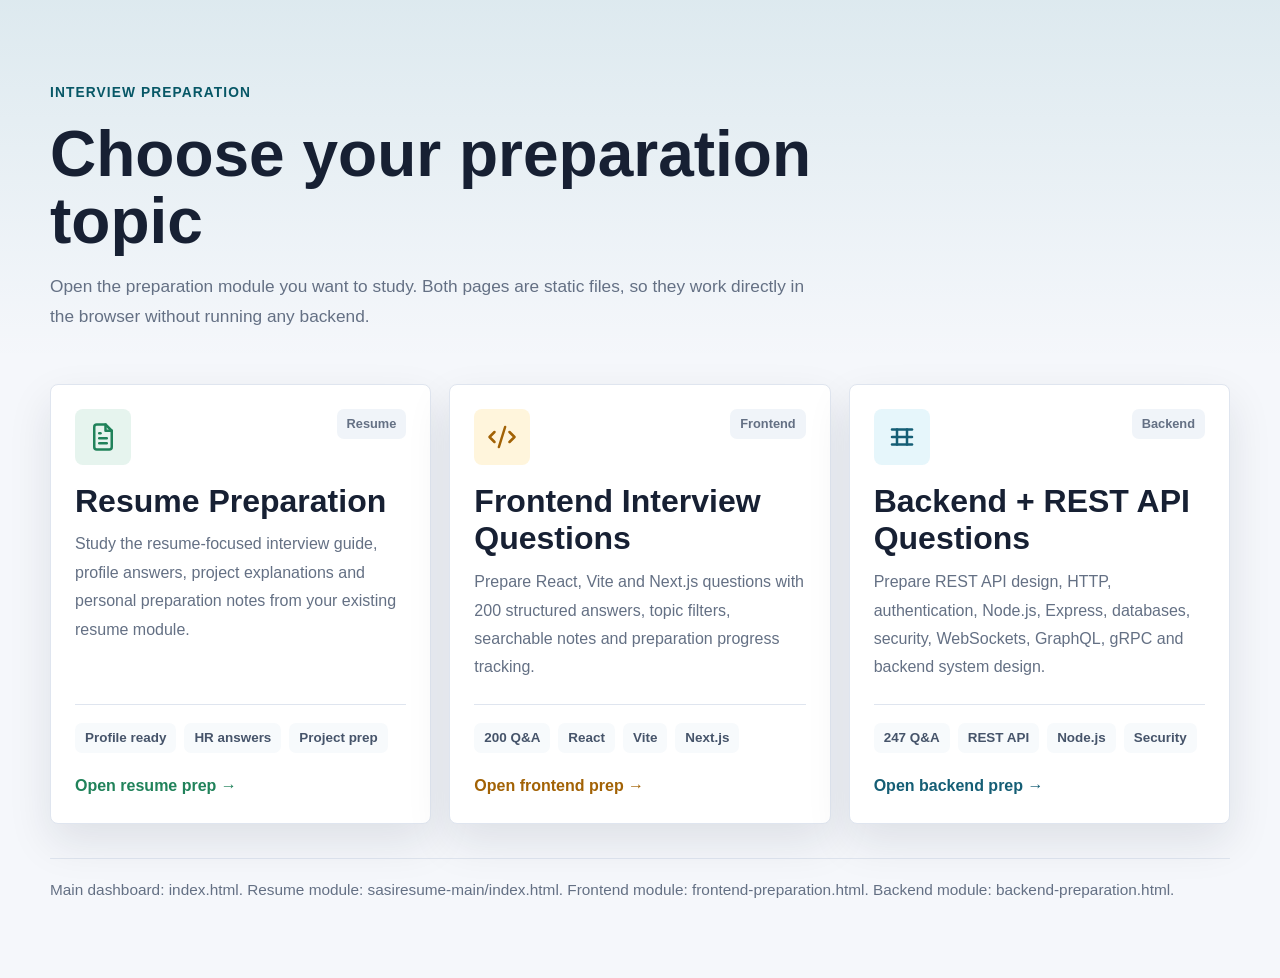
==== index.html @ 078bcd0b "Add files via upload" ====
<!DOCTYPE html>
<html lang="en">
<head>
  <meta charset="UTF-8">
  <meta name="viewport" content="width=device-width, initial-scale=1.0">
  <title>Interview Preparation Hub</title>
  <style>
    :root {
      --bg: #f5f7fb;
      --panel: #ffffff;
      --ink: #172033;
      --muted: #647084;
      --line: #dfe5ef;
      --accent: #0b7285;
      --accent-dark: #075766;
      --green: #20825a;
      --gold: #a26205;
      --blue: #155e75;
      --shadow: 0 18px 44px rgba(23, 32, 51, 0.1);
    }

    * {
      box-sizing: border-box;
    }

    body {
      margin: 0;
      min-height: 100vh;
      background:
        linear-gradient(180deg, rgba(11, 114, 133, 0.1), transparent 360px),
        var(--bg);
      color: var(--ink);
      font-family: "Segoe UI", Roboto, "Helvetica Neue", Arial, ui-sans-serif, system-ui, sans-serif;
      font-size: 16px;
      line-height: 1.65;
      text-rendering: optimizeLegibility;
      -webkit-font-smoothing: antialiased;
    }

    ::selection {
      background: rgba(11, 114, 133, 0.18);
    }

    a {
      color: inherit;
    }

    .page {
      width: min(1180px, calc(100% - 32px));
      margin: 0 auto;
      padding: 46px 0 60px;
    }

    .hero {
      display: grid;
      gap: 16px;
      padding: 36px 0 28px;
    }

    .eyebrow {
      margin: 0;
      color: var(--accent-dark);
      font-size: 0.86rem;
      font-weight: 800;
      letter-spacing: 0.08em;
      text-transform: uppercase;
    }

    h1 {
      max-width: 860px;
      margin: 0;
      font-size: clamp(2.2rem, 5vw, 4.8rem);
      line-height: 1.05;
      letter-spacing: 0;
    }

    .hero p:not(.eyebrow) {
      max-width: 760px;
      margin: 0;
      color: var(--muted);
      font-size: 1.08rem;
      line-height: 1.75;
    }

    .grid {
      display: grid;
      grid-template-columns: repeat(3, minmax(0, 1fr));
      gap: 18px;
      margin-top: 24px;
    }

    .topic-card {
      display: grid;
      grid-template-rows: auto 1fr auto;
      min-height: 320px;
      padding: 24px;
      border: 1px solid var(--line);
      border-radius: 8px;
      background: var(--panel);
      box-shadow: var(--shadow);
      text-decoration: none;
      transition: transform 0.18s ease, border-color 0.18s ease, box-shadow 0.18s ease;
    }

    .topic-card:hover,
    .topic-card:focus-visible {
      border-color: var(--accent);
      box-shadow: 0 22px 52px rgba(11, 114, 133, 0.16);
      transform: translateY(-3px);
      outline: none;
    }

    .topic-card__top {
      display: flex;
      justify-content: space-between;
      gap: 14px;
      align-items: flex-start;
      margin-bottom: 18px;
    }

    .icon {
      display: grid;
      place-items: center;
      width: 56px;
      height: 56px;
      border-radius: 8px;
      background: #e6f7fa;
      color: var(--accent-dark);
      flex: 0 0 auto;
    }

    .icon svg {
      width: 30px;
      height: 30px;
      fill: none;
      stroke: currentColor;
      stroke-width: 2;
      stroke-linecap: round;
      stroke-linejoin: round;
    }

    .badge {
      min-height: 30px;
      padding: 4px 10px;
      border-radius: 7px;
      background: #f0f4f9;
      color: var(--muted);
      font-size: 0.8rem;
      font-weight: 800;
      white-space: nowrap;
    }

    .topic-card h2 {
      margin: 0 0 10px;
      font-size: clamp(1.45rem, 3vw, 2rem);
      line-height: 1.18;
    }

    .topic-card p {
      margin: 0;
      max-width: 58ch;
      color: var(--muted);
      font-size: 1rem;
      line-height: 1.78;
    }

    .meta {
      display: flex;
      flex-wrap: wrap;
      gap: 8px;
      margin-top: 22px;
      padding-top: 18px;
      border-top: 1px solid var(--line);
    }

    .meta span {
      min-height: 30px;
      padding: 4px 10px;
      border-radius: 7px;
      background: #f7fafc;
      color: #46546a;
      font-size: 0.84rem;
      font-weight: 750;
    }

    .topic-card--resume .icon {
      background: #e6f4ee;
      color: var(--green);
    }

    .topic-card--resume:hover,
    .topic-card--resume:focus-visible {
      border-color: var(--green);
      box-shadow: 0 22px 52px rgba(32, 130, 90, 0.15);
    }

    .topic-card--frontend .icon {
      background: #fff5dc;
      color: var(--gold);
    }

    .topic-card--frontend:hover,
    .topic-card--frontend:focus-visible {
      border-color: var(--gold);
      box-shadow: 0 22px 52px rgba(162, 98, 5, 0.14);
    }

    .topic-card--backend .icon {
      background: #e6f6fb;
      color: var(--blue);
    }

    .topic-card--backend:hover,
    .topic-card--backend:focus-visible {
      border-color: var(--blue);
      box-shadow: 0 22px 52px rgba(21, 94, 117, 0.15);
    }

    .arrow {
      display: inline-flex;
      align-items: center;
      gap: 8px;
      margin-top: 20px;
      color: var(--accent-dark);
      font-weight: 850;
    }

    .topic-card--resume .arrow {
      color: var(--green);
    }

    .topic-card--frontend .arrow {
      color: var(--gold);
    }

    .topic-card--backend .arrow {
      color: var(--blue);
    }

    .footer {
      margin-top: 34px;
      padding-top: 18px;
      border-top: 1px solid var(--line);
      color: var(--muted);
      font-size: 0.96rem;
    }

    @media (max-width: 980px) {
      .grid {
        grid-template-columns: 1fr;
      }

      .topic-card {
        min-height: 250px;
      }
    }

    @media (max-width: 760px) {
      .page {
        width: min(100% - 24px, 620px);
        padding-top: 28px;
      }

      body {
        font-size: 16px;
        line-height: 1.72;
      }

      h1 {
        font-size: clamp(2rem, 11vw, 3rem);
        line-height: 1.1;
      }

      .hero {
        padding-top: 22px;
      }

      .topic-card {
        min-height: 0;
        padding: 20px;
      }

      .topic-card__top {
        margin-bottom: 14px;
      }

      .icon {
        width: 50px;
        height: 50px;
      }

      .meta span {
        min-height: 34px;
      }
    }
  </style>
</head>
<body>
  <main class="page">
    <section class="hero" aria-labelledby="page-title">
      <p class="eyebrow">Interview Preparation</p>
      <h1 id="page-title">Choose your preparation topic</h1>
      <p>
        Open the preparation module you want to study. Both pages are static files, so they work
        directly in the browser without running any backend.
      </p>
    </section>

    <section class="grid" aria-label="Preparation topics">
      <a class="topic-card topic-card--resume" href="sasiresume-main/index.html">
        <div class="topic-card__top">
          <div class="icon" aria-hidden="true">
            <svg viewBox="0 0 24 24">
              <path d="M14 2H7a2 2 0 0 0-2 2v16a2 2 0 0 0 2 2h10a2 2 0 0 0 2-2V7z"></path>
              <path d="M14 2v5h5"></path>
              <path d="M9 13h6"></path>
              <path d="M9 17h6"></path>
              <path d="M9 9h1"></path>
            </svg>
          </div>
          <span class="badge">Resume</span>
        </div>
        <div>
          <h2>Resume Preparation</h2>
          <p>
            Study the resume-focused interview guide, profile answers, project explanations and
            personal preparation notes from your existing resume module.
          </p>
        </div>
        <div>
          <div class="meta">
            <span>Profile ready</span>
            <span>HR answers</span>
            <span>Project prep</span>
          </div>
          <span class="arrow">Open resume prep →</span>
        </div>
      </a>

      <a class="topic-card topic-card--frontend" href="frontend-preparation.html">
        <div class="topic-card__top">
          <div class="icon" aria-hidden="true">
            <svg viewBox="0 0 24 24">
              <path d="m18 16 4-4-4-4"></path>
              <path d="m6 8-4 4 4 4"></path>
              <path d="m14.5 4-5 16"></path>
            </svg>
          </div>
          <span class="badge">Frontend</span>
        </div>
        <div>
          <h2>Frontend Interview Questions</h2>
          <p>
            Prepare React, Vite and Next.js questions with 200 structured answers, topic filters,
            searchable notes and preparation progress tracking.
          </p>
        </div>
        <div>
          <div class="meta">
            <span>200 Q&A</span>
            <span>React</span>
            <span>Vite</span>
            <span>Next.js</span>
          </div>
          <span class="arrow">Open frontend prep →</span>
        </div>
      </a>

      <a class="topic-card topic-card--backend" href="backend-preparation.html">
        <div class="topic-card__top">
          <div class="icon" aria-hidden="true">
            <svg viewBox="0 0 24 24">
              <path d="M4 6h16"></path>
              <path d="M4 12h16"></path>
              <path d="M4 18h16"></path>
              <path d="M8 6v12"></path>
              <path d="M16 6v12"></path>
            </svg>
          </div>
          <span class="badge">Backend</span>
        </div>
        <div>
          <h2>Backend + REST API Questions</h2>
          <p>
            Prepare REST API design, HTTP, authentication, Node.js, Express, databases,
            security, WebSockets, GraphQL, gRPC and backend system design.
          </p>
        </div>
        <div>
          <div class="meta">
            <span>247 Q&A</span>
            <span>REST API</span>
            <span>Node.js</span>
            <span>Security</span>
          </div>
          <span class="arrow">Open backend prep →</span>
        </div>
      </a>
    </section>

    <p class="footer">
      Main dashboard: index.html. Resume module: sasiresume-main/index.html. Frontend module:
      frontend-preparation.html. Backend module: backend-preparation.html.
    </p>
  </main>
</body>
</html>
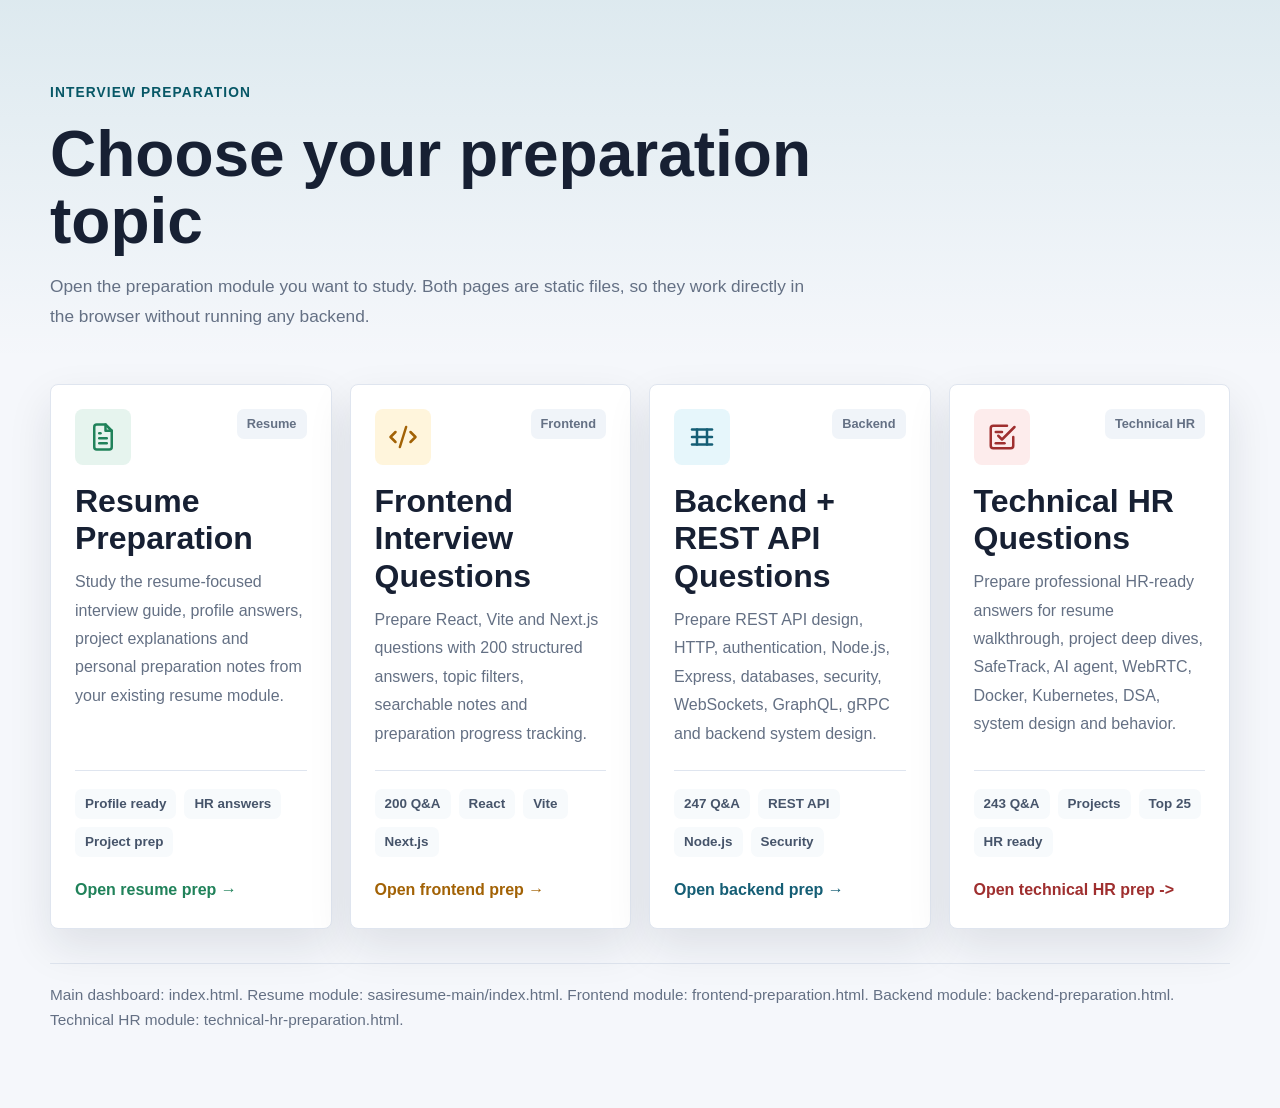
==== commit ae2eb719: "Add files via upload" ====
--- a/index.html
+++ b/index.html
@@ -16,6 +16,7 @@
       --green: #20825a;
       --gold: #a26205;
       --blue: #155e75;
+      --rose: #9f2f2f;
       --shadow: 0 18px 44px rgba(23, 32, 51, 0.1);
     }
 
@@ -84,7 +85,7 @@
 
     .grid {
       display: grid;
-      grid-template-columns: repeat(3, minmax(0, 1fr));
+      grid-template-columns: repeat(auto-fit, minmax(260px, 1fr));
       gap: 18px;
       margin-top: 24px;
     }
@@ -216,6 +217,17 @@
       box-shadow: 0 22px 52px rgba(21, 94, 117, 0.15);
     }
 
+    .topic-card--technical-hr .icon {
+      background: #fdecec;
+      color: var(--rose);
+    }
+
+    .topic-card--technical-hr:hover,
+    .topic-card--technical-hr:focus-visible {
+      border-color: var(--rose);
+      box-shadow: 0 22px 52px rgba(159, 47, 47, 0.14);
+    }
+
     .arrow {
       display: inline-flex;
       align-items: center;
@@ -235,6 +247,10 @@
 
     .topic-card--backend .arrow {
       color: var(--blue);
+    }
+
+    .topic-card--technical-hr .arrow {
+      color: var(--rose);
     }
 
     .footer {
@@ -396,11 +412,42 @@
           <span class="arrow">Open backend prep →</span>
         </div>
       </a>
+
+      <a class="topic-card topic-card--technical-hr" href="technical-hr-preparation.html">
+        <div class="topic-card__top">
+          <div class="icon" aria-hidden="true">
+            <svg viewBox="0 0 24 24">
+              <path d="M9 11l3 3L22 4"></path>
+              <path d="M21 12v7a2 2 0 0 1-2 2H5a2 2 0 0 1-2-2V5a2 2 0 0 1 2-2h11"></path>
+              <path d="M7 8h5"></path>
+              <path d="M7 17h7"></path>
+            </svg>
+          </div>
+          <span class="badge">Technical HR</span>
+        </div>
+        <div>
+          <h2>Technical HR Questions</h2>
+          <p>
+            Prepare professional HR-ready answers for resume walkthrough, project deep dives,
+            SafeTrack, AI agent, WebRTC, Docker, Kubernetes, DSA, system design and behavior.
+          </p>
+        </div>
+        <div>
+          <div class="meta">
+            <span>243 Q&A</span>
+            <span>Projects</span>
+            <span>Top 25</span>
+            <span>HR ready</span>
+          </div>
+          <span class="arrow">Open technical HR prep -&gt;</span>
+        </div>
+      </a>
     </section>
 
     <p class="footer">
       Main dashboard: index.html. Resume module: sasiresume-main/index.html. Frontend module:
-      frontend-preparation.html. Backend module: backend-preparation.html.
+      frontend-preparation.html. Backend module: backend-preparation.html. Technical HR module:
+      technical-hr-preparation.html.
     </p>
   </main>
 </body>
